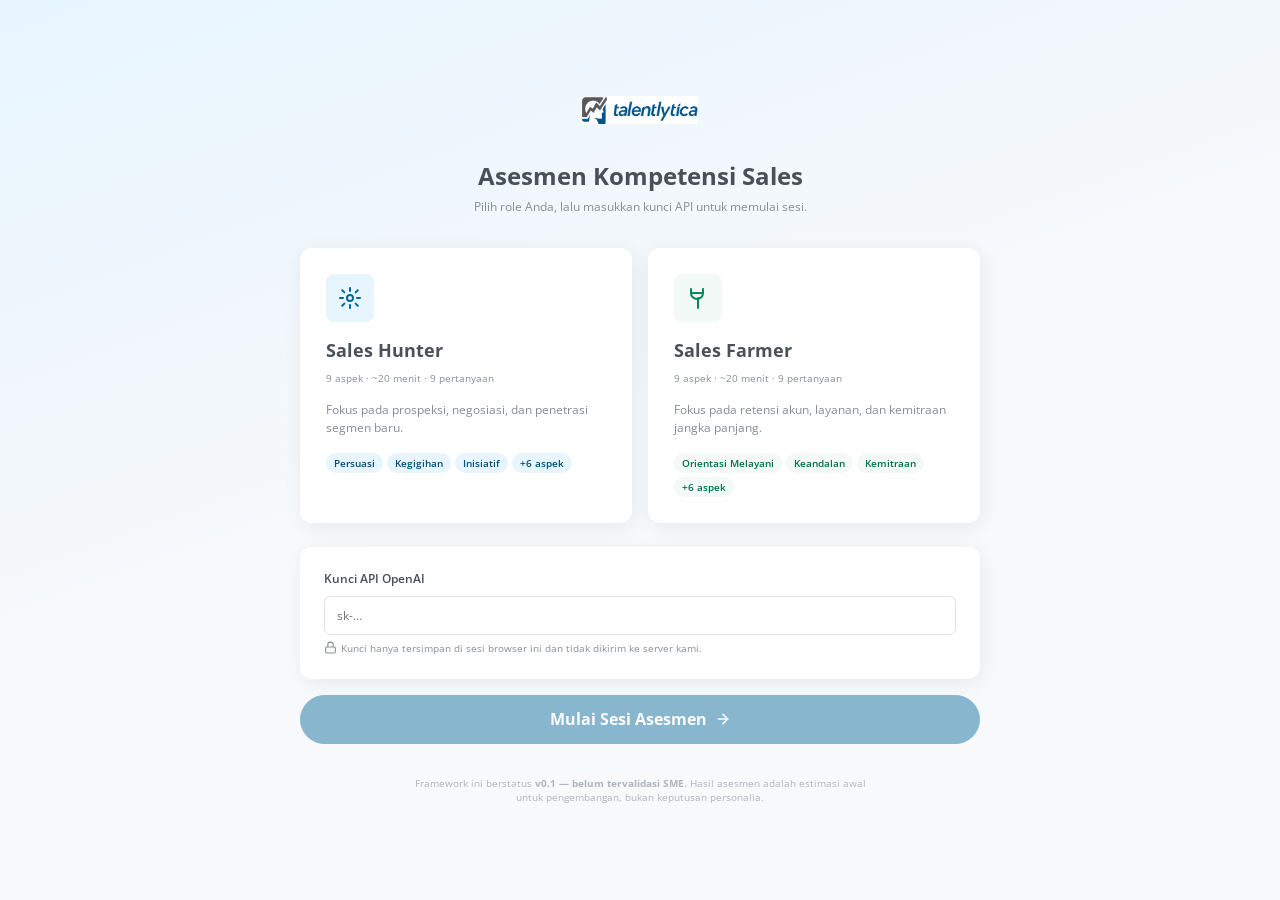
==== index.html @ 1ed7f7b6 "Initial commit: AI interview assessment prototype Static HTML prototype for Sales Hunter & Farmer co" ====
<!DOCTYPE html>
<html lang="id">
<head>
<meta charset="UTF-8">
<meta name="viewport" content="width=device-width, initial-scale=1.0">
<title>Asesmen Kompetensi Sales — Talentlytica</title>
<link rel="preconnect" href="https://fonts.googleapis.com">
<link rel="preconnect" href="https://fonts.gstatic.com" crossorigin>
<link href="https://fonts.googleapis.com/css2?family=Open+Sans:wght@400;500;600;700&display=swap" rel="stylesheet">
<link rel="stylesheet" href="tokens.css">
<style>
  .page-wrap {
    min-height: 100vh;
    background: linear-gradient(160deg, var(--c-primary-1) 0%, var(--c-neutral-1) 50%);
    display: flex; flex-direction: column; align-items: center; justify-content: center;
    padding: var(--sp-xl) var(--sp-md);
  }

  .logo-bar { margin-bottom: var(--sp-xl); }

  .page-title {
    font-size: var(--fs-2xl); font-weight: var(--fw-bold);
    line-height: var(--lh-tight); text-align: center; margin-bottom: var(--sp-xs);
  }
  .page-sub { font-size: var(--fs-sm); color: var(--color-text-dim); text-align: center; margin-bottom: var(--sp-xl); }

  .role-grid {
    display: grid; grid-template-columns: 1fr 1fr; gap: var(--sp-md);
    width: 100%; max-width: 680px; margin-bottom: var(--sp-lg);
  }
  .role-card {
    background: var(--color-surface); border-radius: var(--r-lg);
    box-shadow: var(--shadow-card); padding: var(--sp-lg);
    border: 2px solid transparent; cursor: pointer;
    transition: border-color .18s ease, box-shadow .18s ease, transform .12s ease;
    text-align: left; display: flex; flex-direction: column; gap: var(--sp-xs);
  }
  .role-card:hover { transform: translateY(-2px); box-shadow: 0 6px 28px rgba(0,0,0,.12); }
  .role-card.selected {
    border-color: var(--c-primary-5);
    box-shadow: 0 0 0 4px rgba(1,102,153,.15), var(--shadow-card);
  }
  .role-icon {
    width: 48px; height: 48px; border-radius: var(--r-md);
    display: flex; align-items: center; justify-content: center;
    margin-bottom: var(--sp-xs);
  }
  .role-icon.hunter { background: var(--c-primary-1); }
  .role-icon.farmer { background: var(--c-success-0); }
  .role-name { font-size: var(--fs-lg); font-weight: var(--fw-bold); }
  .role-meta { font-size: var(--fs-xs); color: var(--color-text-dim); }
  .role-desc { font-size: var(--fs-sm); color: var(--color-text-dim); line-height: 1.5; margin-top: var(--sp-xs); }

  .kritis-pills { display: flex; flex-wrap: wrap; gap: 4px; margin-top: var(--sp-xs); }
  .kpill {
    font-size: 10px; font-weight: var(--fw-semi); padding: 2px 8px;
    border-radius: 99px; line-height: 1.6;
  }
  .kpill.hunter { background: var(--c-primary-1); color: var(--c-primary-6); }
  .kpill.farmer { background: var(--c-success-0); color: var(--c-success-6); }

  .config-card {
    background: var(--color-surface); border-radius: var(--r-lg);
    box-shadow: var(--shadow-card); padding: var(--sp-lg);
    width: 100%; max-width: 680px;
  }
  .config-label {
    font-size: var(--fs-sm); font-weight: var(--fw-semi);
    margin-bottom: var(--sp-xs); display: block;
  }
  .config-row { display: flex; gap: var(--sp-sm); align-items: flex-start; }
  .config-row input {
    flex: 1; padding: 10px var(--sp-sm); border-radius: var(--r-sm);
    border: 1.5px solid var(--c-neutral-3); font-size: var(--fs-sm);
    font-family: inherit; background: var(--c-neutral-0); color: var(--color-text);
    transition: border-color .15s;
  }
  .config-row input:focus { outline: none; border-color: var(--c-primary-5); }
  .key-hint {
    font-size: var(--fs-xs); color: var(--color-text-dim); margin-top: 6px;
    display: flex; align-items: center; gap: 4px;
  }

  .cta-wrap { width: 100%; max-width: 680px; margin-top: var(--sp-md); }
  #btn-start {
    width: 100%; padding: 14px;
    opacity: .45; pointer-events: none; transition: opacity .2s;
  }
  #btn-start.active { opacity: 1; pointer-events: auto; }

  @media (max-width: 520px) {
    .role-grid { grid-template-columns: 1fr; }
  }
</style>
</head>
<body>
<div class="page-wrap">

  <div class="logo-bar">
    <img src="talentlytica-logo.png" alt="Talentlytica" style="height:28px;width:auto;">
  </div>

  <h1 class="page-title">Asesmen Kompetensi Sales</h1>
  <p class="page-sub">Pilih role Anda, lalu masukkan kunci API untuk memulai sesi.</p>

  <!-- Role selection -->
  <div class="role-grid">
    <div class="role-card" id="card-hunter" onclick="selectRole('hunter')">
      <div class="role-icon hunter">
        <svg width="24" height="24" viewBox="0 0 24 24" fill="none" stroke="var(--c-primary-5)" stroke-width="2" stroke-linecap="round" stroke-linejoin="round">
          <circle cx="12" cy="12" r="3"/><line x1="12" y1="2" x2="12" y2="5"/><line x1="12" y1="19" x2="12" y2="22"/>
          <line x1="4.22" y1="4.22" x2="6.34" y2="6.34"/><line x1="17.66" y1="17.66" x2="19.78" y2="19.78"/>
          <line x1="2" y1="12" x2="5" y2="12"/><line x1="19" y1="12" x2="22" y2="12"/>
          <line x1="4.22" y1="19.78" x2="6.34" y2="17.66"/><line x1="17.66" y1="6.34" x2="19.78" y2="4.22"/>
        </svg>
      </div>
      <div class="role-name">Sales Hunter</div>
      <div class="role-meta">9 aspek · ~20 menit · 9 pertanyaan</div>
      <div class="role-desc">Fokus pada prospeksi, negosiasi, dan penetrasi segmen baru.</div>
      <div class="kritis-pills">
        <span class="kpill hunter">Persuasi</span>
        <span class="kpill hunter">Kegigihan</span>
        <span class="kpill hunter">Inisiatif</span>
        <span class="kpill hunter">+6 aspek</span>
      </div>
    </div>

    <div class="role-card" id="card-farmer" onclick="selectRole('farmer')">
      <div class="role-icon farmer">
        <svg width="24" height="24" viewBox="0 0 24 24" fill="none" stroke="var(--c-success-5)" stroke-width="2" stroke-linecap="round" stroke-linejoin="round">
          <path d="M12 22V12"/><path d="M5 3v4c0 3.31 2.69 6 6 6h.01C14.31 13 17 10.31 17 7V3"/>
          <path d="M5 7h12"/>
        </svg>
      </div>
      <div class="role-name">Sales Farmer</div>
      <div class="role-meta">9 aspek · ~20 menit · 9 pertanyaan</div>
      <div class="role-desc">Fokus pada retensi akun, layanan, dan kemitraan jangka panjang.</div>
      <div class="kritis-pills">
        <span class="kpill farmer">Orientasi Melayani</span>
        <span class="kpill farmer">Keandalan</span>
        <span class="kpill farmer">Kemitraan</span>
        <span class="kpill farmer">+6 aspek</span>
      </div>
    </div>
  </div>

  <!-- API Key -->
  <div class="config-card">
    <label class="config-label" for="api-key">Kunci API OpenAI</label>
    <div class="config-row">
      <input type="password" id="api-key" placeholder="sk-…" autocomplete="off" oninput="checkReady()">
    </div>
    <div class="key-hint">
      <svg width="13" height="13" viewBox="0 0 24 24" fill="none" stroke="currentColor" stroke-width="2"><rect x="3" y="11" width="18" height="11" rx="2" ry="2"/><path d="M7 11V7a5 5 0 0 1 10 0v4"/></svg>
      Kunci hanya tersimpan di sesi browser ini dan tidak dikirim ke server kami.
    </div>
  </div>

  <div class="cta-wrap">
    <button class="btn btn-primary btn-lg" id="btn-start" onclick="startSession()">
      Mulai Sesi Asesmen
      <svg width="16" height="16" viewBox="0 0 24 24" fill="none" stroke="currentColor" stroke-width="2.5" stroke-linecap="round" stroke-linejoin="round"><line x1="5" y1="12" x2="19" y2="12"/><polyline points="12 5 19 12 12 19"/></svg>
    </button>
  </div>

  <p style="margin-top:var(--sp-xl);font-size:var(--fs-xs);color:var(--c-neutral-5);text-align:center;max-width:480px;">
    Framework ini berstatus <strong>v0.1 — belum tervalidasi SME</strong>. Hasil asesmen adalah estimasi awal untuk pengembangan, bukan keputusan personalia.
  </p>
</div>

<script>
  let selectedRole = null;

  function selectRole(role) {
    selectedRole = role;
    document.getElementById('card-hunter').classList.toggle('selected', role === 'hunter');
    document.getElementById('card-farmer').classList.toggle('selected', role === 'farmer');
    checkReady();
  }

  function checkReady() {
    const key = document.getElementById('api-key').value.trim();
    const btn = document.getElementById('btn-start');
    btn.classList.toggle('active', !!(selectedRole && key.length > 10));
  }

  function startSession() {
    const key = document.getElementById('api-key').value.trim();
    if (!selectedRole || !key) return;
    sessionStorage.setItem('role', selectedRole);
    sessionStorage.setItem('apiKey', key);
    sessionStorage.removeItem('results');
    sessionStorage.removeItem('currentQ');
    sessionStorage.removeItem('transcripts');
    window.location.href = '01-welcome.html';
  }
</script>
</body>
</html>
---- tokens.css ----
/* tokens.css — talentlytica-ds v0.2.2 design tokens, plain-CSS implementation
   Sumber: package/dist/index.mjs (kelolaTheme) + styles.css
   Colors: mantineColor · Spacing: 4-grid · Radius · Shadow · Typography · Components */

@import url('https://fonts.googleapis.com/css2?family=Open+Sans:wght@400;500;600;700&display=swap');

/* ── COLOR TOKENS ──────────────────────────────────────────────────────────── */
:root {
  --c-primary-0: #F9FAFB; --c-primary-1: #E7F5FF; --c-primary-2: #D6E6FF;
  --c-primary-3: #A4C7FF; --c-primary-4: #2F95DE; --c-primary-5: #016699;
  --c-primary-6: #005079; --c-primary-7: #002E4A; --c-primary-8: #01293D; --c-primary-9: #001925;

  --c-secondary-0: #FFF2E4; --c-secondary-1: #FFE3C5; --c-secondary-2: #FFD399;
  --c-secondary-3: #FFBB65; --c-secondary-4: #FDA637; --c-secondary-5: #FD9F28;
  --c-secondary-6: #F28700; --c-secondary-7: #E27E00; --c-secondary-8: #CA6F00; --c-secondary-9: #854800;

  --c-success-0: #F2F9F7; --c-success-1: #E0EFEB; --c-success-2: #ACEECA;
  --c-success-3: #80E5AD; --c-success-4: #5BDD94; --c-success-5: #00875A;
  --c-success-6: #00714C; --c-success-7: #006241; --c-success-8: #005035; --c-success-9: #003F2A;

  --c-error-0: #FDF5F3; --c-error-1: #FADFD8; --c-error-2: #FFD3D3;
  --c-error-3: #F6A5A6;  --c-error-4: #EF7476;  --c-error-5: #DE350B;
  --c-error-6: #E01419;  --c-error-7: #CB1418;  --c-error-8: #B60C14; --c-error-9: #650009;

  --c-warning-0: #fff4e0; --c-warning-1: #ffe6cb; --c-warning-2: #ffcc99;
  --c-warning-3: #ffb063; --c-warning-4: #ff9836; --c-warning-5: #ff8918;
  --c-warning-6: #ff8105; --c-warning-7: #e46e00; --c-warning-8: #cb6200; --c-warning-9: #b15200;

  --c-neutral-0: #FFFFFF; --c-neutral-1: #F8F9FA; --c-neutral-2: #E9ECEF;
  --c-neutral-3: #DEE2E6; --c-neutral-4: #CED4DA; --c-neutral-5: #ADB5BD;
  --c-neutral-6: #868E96; --c-neutral-7: #495057; --c-neutral-8: #343A40; --c-neutral-9: #212529;

  --c-tertiary-0: #eef4ff; --c-tertiary-1: #e1e7ee; --c-tertiary-2: #c6ccd5;
  --c-tertiary-3: #a8afbc; --c-tertiary-4: #8e97a7; --c-tertiary-5: #7d889a;
  --c-tertiary-6: #748094; --c-tertiary-7: #616e81; --c-tertiary-8: #546276; --c-tertiary-9: #45546a;

  /* semantic */
  --color-text:       var(--c-neutral-7);
  --color-text-dim:   var(--c-neutral-6);
  --color-text-light: var(--c-neutral-5);
  --color-bg:         var(--c-neutral-1);
  --color-surface:    var(--c-neutral-0);
  --color-border:     var(--c-neutral-3);

  /* ── TYPOGRAPHY ──────────────────────────────────────────────────────────── */
  --font:        'Open Sans', Avenir, 'Avenir Next', sans-serif;
  --fs-xs:  10px; --fs-sm:  12px; --fs-base: 14px;
  --fs-md:  16px; --fs-lg:  18px; --fs-xl:   20px;
  --fs-2xl: 24px; --fs-3xl: 28px; --fs-4xl:  36px;
  --fw-normal: 400; --fw-medium: 500; --fw-semi: 600; --fw-bold: 700;
  --lh-body: 1.4; --lh-tight: 1.25;

  /* ── SPACING (4-grid) ────────────────────────────────────────────────────── */
  --sp-xxs: 4px; --sp-xs: 8px; --sp-sm: 12px;
  --sp-md: 16px; --sp-lg: 24px; --sp-xl: 32px; --sp-2xl: 48px; --sp-3xl: 64px;

  /* ── RADIUS ──────────────────────────────────────────────────────────────── */
  --r-xs: 4px; --r-sm: 6px; --r-md: 8px; --r-lg: 12px; --r-xl: 9999px;

  /* ── SHADOW ──────────────────────────────────────────────────────────────── */
  --shadow-card: 2px 4px 20px 0px rgba(0,0,0,.071);
  --shadow-sm:   0 1px 3px rgba(0,0,0,.1);
  --shadow-md:   0 4px 16px rgba(0,0,0,.12);

  /* ── GRADIENT ────────────────────────────────────────────────────────────── */
  --grad-primary: linear-gradient(185.52deg, #2F95DE 1.4%, #016699 60.56%);
}

/* ── RESET ───────────────────────────────────────────────────────────────── */
*, *::before, *::after { box-sizing: border-box; margin: 0; padding: 0; }
body {
  font-family: var(--font); font-size: var(--fs-base);
  color: var(--color-text); background: var(--color-bg);
  line-height: var(--lh-body); -webkit-font-smoothing: antialiased;
}
a { text-decoration: none; color: inherit; }

/* ── BUTTON ──────────────────────────────────────────────────────────────── */
.btn {
  display: inline-flex; align-items: center; justify-content: center;
  gap: var(--sp-xs); padding: 10px var(--sp-lg); border-radius: var(--r-xl);
  font-family: var(--font); font-size: var(--fs-base); font-weight: var(--fw-bold);
  line-height: 19.12px; border: 1.5px solid transparent; cursor: pointer;
  transition: background .15s, opacity .15s, box-shadow .15s, transform .1s;
  white-space: nowrap; user-select: none;
}
.btn:active { transform: scale(.98); }
.btn:disabled, .btn[disabled] { opacity: .45; cursor: not-allowed; pointer-events: none; }

.btn-primary  { background: var(--c-primary-5); color: #fff; border-color: var(--c-primary-5); }
.btn-primary:hover  { background: var(--c-primary-6); border-color: var(--c-primary-6); box-shadow: 0 4px 12px rgba(1,102,153,.28); }
.btn-secondary { background: var(--c-secondary-5); color: #fff; border-color: var(--c-secondary-5); }
.btn-secondary:hover { background: var(--c-secondary-6); }
.btn-outline { background: transparent; color: var(--c-primary-5); border-color: var(--c-primary-5); }
.btn-outline:hover { background: var(--c-primary-0); }
.btn-outline-neutral { background: transparent; color: var(--color-text); border-color: var(--color-border); }
.btn-outline-neutral:hover { background: var(--c-neutral-1); }
.btn-danger { background: var(--c-error-5); color: #fff; border-color: var(--c-error-5); }
.btn-sm { padding: 6px var(--sp-md); font-size: var(--fs-sm); }
.btn-lg { padding: 14px var(--sp-xl); font-size: var(--fs-md); }
.btn-icon { width: 40px; height: 40px; padding: 0; border-radius: var(--r-xl); }
.btn-icon-lg { width: 48px; height: 48px; padding: 0; border-radius: var(--r-xl); }

/* ── CARD ────────────────────────────────────────────────────────────────── */
.card {
  background: var(--color-surface); border-radius: var(--r-md);
  padding: var(--sp-md); box-shadow: var(--shadow-card);
}
.card-sm { padding: var(--sp-sm); }
.card-lg { padding: var(--sp-lg); }
.card-xl { padding: var(--sp-xl); }

/* ── TAG / StatusTag ─────────────────────────────────────────────────────── */
.tag {
  display: inline-flex; align-items: center; gap: 4px;
  padding: 2px 10px; border-radius: var(--r-xl);
  font-size: var(--fs-xs); font-weight: var(--fw-bold); line-height: 1.6;
}
.tag-primary  { background: var(--c-primary-1);  color: var(--c-primary-6); }
.tag-info     { background: var(--c-primary-1);  color: var(--c-primary-5); }
.tag-success  { background: var(--c-success-0);  color: var(--c-success-5); }
.tag-error    { background: var(--c-error-0);    color: var(--c-error-5); }
.tag-warning  { background: var(--c-warning-0);  color: var(--c-warning-7); }
.tag-neutral  { background: var(--c-neutral-2);  color: var(--c-neutral-7); }
.tag-tertiary { background: var(--c-tertiary-0); color: var(--c-tertiary-7); }

/* ── ALERT ───────────────────────────────────────────────────────────────── */
.alert {
  display: flex; gap: var(--sp-sm); padding: var(--sp-md);
  border-radius: var(--r-md); font-size: var(--fs-sm); border-left: 4px solid;
  line-height: 1.5;
}
.alert-info    { background: var(--c-primary-1); color: var(--c-primary-7); border-color: var(--c-primary-4); }
.alert-success { background: var(--c-success-0); color: var(--c-success-7); border-color: var(--c-success-5); }
.alert-warning { background: var(--c-warning-0); color: var(--c-warning-9); border-color: var(--c-warning-5); }
.alert-error   { background: var(--c-error-0);   color: var(--c-error-7);   border-color: var(--c-error-5);  }

/* ── STEP INDICATOR ──────────────────────────────────────────────────────── */
.step-indicator { display: flex; align-items: flex-start; }
.step-item { display: flex; flex-direction: column; align-items: center; gap: var(--sp-xs); flex: 1; position: relative; }
.step-item:not(:last-child)::after {
  content: ''; position: absolute; top: 15px;
  left: calc(50% + 16px); right: calc(-50% + 16px);
  height: 2px; background: var(--c-neutral-3); z-index: 0;
}
.step-item.done:not(:last-child)::after  { background: var(--c-primary-5); }
.step-item.active:not(:last-child)::after { background: var(--c-neutral-3); }
.step-dot {
  width: 30px; height: 30px; border-radius: 50%; display: flex;
  align-items: center; justify-content: center; font-size: 11px;
  font-weight: var(--fw-bold); border: 2px solid var(--c-neutral-3);
  background: var(--color-surface); color: var(--c-neutral-6);
  position: relative; z-index: 1; transition: all .2s;
}
.step-item.done   .step-dot { background: var(--c-primary-5); border-color: var(--c-primary-5); color: #fff; }
.step-item.active .step-dot { border-color: var(--c-primary-5); color: var(--c-primary-5); box-shadow: 0 0 0 4px var(--c-primary-1); }
.step-label { font-size: 11px; font-weight: var(--fw-semi); color: var(--c-neutral-5); text-align: center; white-space: nowrap; }
.step-item.done   .step-label { color: var(--c-primary-5); }
.step-item.active .step-label { color: var(--c-primary-5); font-weight: var(--fw-bold); }

/* ── LAYOUT HELPERS ──────────────────────────────────────────────────────── */
.container    { max-width: 1000px; margin: 0 auto; padding: 0 var(--sp-lg); }
.container-sm { max-width:  660px; margin: 0 auto; padding: 0 var(--sp-lg); }

/* ── APP HEADER ──────────────────────────────────────────────────────────── */
.app-header {
  background: var(--color-surface); border-bottom: 1px solid var(--color-border);
  padding: 12px var(--sp-lg); display: flex; align-items: center;
  justify-content: space-between; position: sticky; top: 0; z-index: 100;
}

/* ── DIVIDER ─────────────────────────────────────────────────────────────── */
.divider { height: 1px; background: var(--color-border); margin: var(--sp-md) 0; }

/* ── CHECKBOX ────────────────────────────────────────────────────────────── */
.checkbox-wrap { display: flex; align-items: flex-start; gap: var(--sp-sm); cursor: pointer; }
.checkbox-wrap input[type="checkbox"] {
  width: 16px; height: 16px; border-radius: 3px;
  accent-color: var(--c-primary-5); cursor: pointer;
  flex-shrink: 0; margin-top: 2px;
}

/* ── ANIMATIONS ──────────────────────────────────────────────────────────── */
@keyframes fadeInUp {
  from { opacity: 0; transform: translateY(10px); }
  to   { opacity: 1; transform: translateY(0); }
}
@keyframes blink { 0%,100%{opacity:1} 50%{opacity:0} }
@keyframes pulse-ring {
  0%   { transform: scale(1);   opacity: .5; }
  100% { transform: scale(1.6); opacity: 0;  }
}
@keyframes wave {
  0%,100% { height: 5px;  }
  50%      { height: 24px; }
}
@keyframes mic-bar {
  0%,100% { height: 25%; }
  25%  { height: 75%; }
  50%  { height: 50%; }
  75%  { height: 95%; }
}
@keyframes spin { to { transform: rotate(360deg); } }
@keyframes success-pop {
  0%   { transform: scale(.5); opacity: 0; }
  70%  { transform: scale(1.1); }
  100% { transform: scale(1); opacity: 1; }
}

/* ── RESPONSIVE ──────────────────────────────────────────────────────────── */
@media (max-width: 768px) {
  .container, .container-sm { padding: 0 var(--sp-md); }
  .app-header { padding: 10px var(--sp-md); }
}
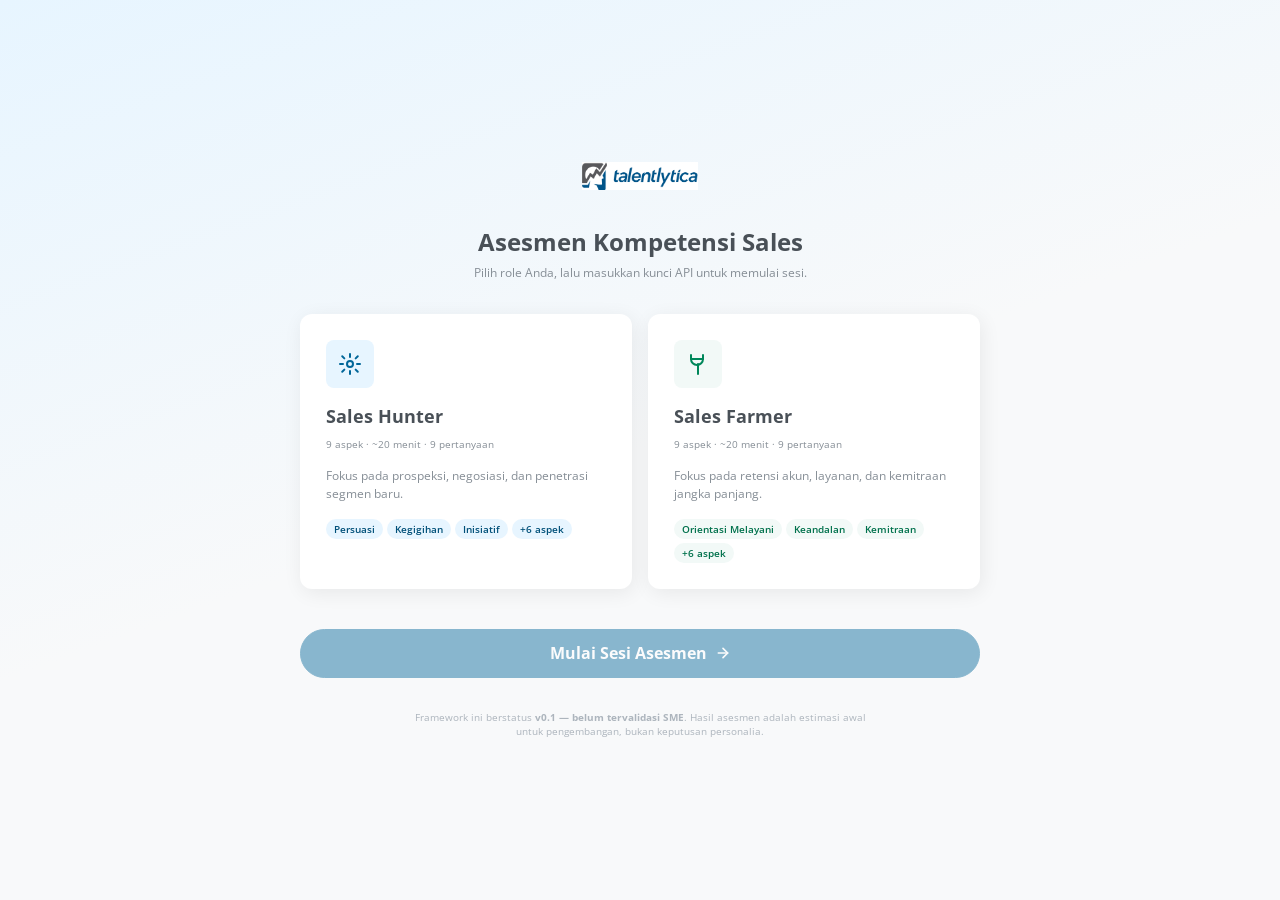
==== commit e7342cfc: "Enable start button on role selection only" ====
--- a/index.html
+++ b/index.html
@@ -144,17 +144,8 @@
     </div>
   </div>
 
-  <!-- API Key -->
-  <div class="config-card">
-    <label class="config-label" for="api-key">Kunci API OpenAI</label>
-    <div class="config-row">
-      <input type="password" id="api-key" placeholder="sk-…" autocomplete="off" oninput="checkReady()">
-    </div>
-    <div class="key-hint">
-      <svg width="13" height="13" viewBox="0 0 24 24" fill="none" stroke="currentColor" stroke-width="2"><rect x="3" y="11" width="18" height="11" rx="2" ry="2"/><path d="M7 11V7a5 5 0 0 1 10 0v4"/></svg>
-      Kunci hanya tersimpan di sesi browser ini dan tidak dikirim ke server kami.
-    </div>
-  </div>
+  <!-- API Key hidden -->
+  <input type="hidden" id="api-key">
 
   <div class="cta-wrap">
     <button class="btn btn-primary btn-lg" id="btn-start" onclick="startSession()">
@@ -171,6 +162,13 @@
 <script>
   let selectedRole = null;
 
+  // Pre-fill API key from localStorage so user doesn't retype each session
+  window.addEventListener('DOMContentLoaded', () => {
+    const saved = localStorage.getItem('apiKey');
+    if (saved) document.getElementById('api-key').value = saved;
+    checkReady();
+  });
+
   function selectRole(role) {
     selectedRole = role;
     document.getElementById('card-hunter').classList.toggle('selected', role === 'hunter');
@@ -179,14 +177,14 @@
   }
 
   function checkReady() {
-    const key = document.getElementById('api-key').value.trim();
     const btn = document.getElementById('btn-start');
-    btn.classList.toggle('active', !!(selectedRole && key.length > 10));
+    btn.classList.toggle('active', !!selectedRole);
   }
 
   function startSession() {
-    const key = document.getElementById('api-key').value.trim();
-    if (!selectedRole || !key) return;
+    if (!selectedRole) return;
+    const key = document.getElementById('api-key').value.trim() || localStorage.getItem('apiKey') || '';
+    localStorage.setItem('apiKey', key);
     sessionStorage.setItem('role', selectedRole);
     sessionStorage.setItem('apiKey', key);
     sessionStorage.removeItem('results');
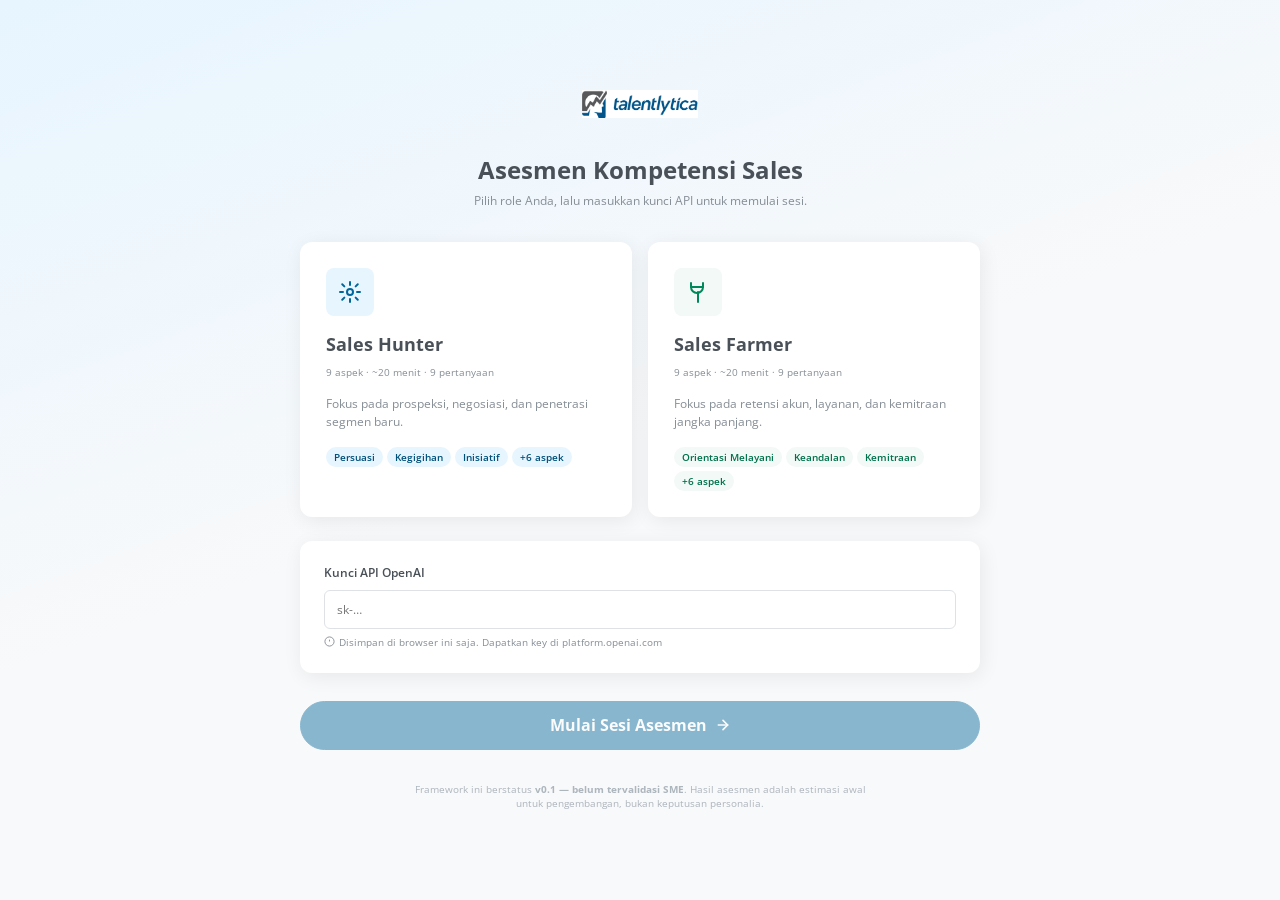
==== commit 48af12b6: "Fix API key: restore visible input, fix localStorage not overwritten with empty string Co-Authored-B" ====
--- a/index.html
+++ b/index.html
@@ -144,8 +144,31 @@
     </div>
   </div>
 
-  <!-- API Key hidden -->
-  <input type="hidden" id="api-key">
+  <!-- API Key -->
+  <div id="api-key-wrap" style="width:100%;max-width:680px;margin-bottom:var(--sp-sm);">
+    <!-- Saved state -->
+    <div id="api-key-saved" style="display:none;align-items:center;justify-content:space-between;
+         background:var(--color-surface);border-radius:var(--r-lg);box-shadow:var(--shadow-card);
+         padding:var(--sp-sm) var(--sp-md);">
+      <div style="display:flex;align-items:center;gap:var(--sp-xs);font-size:var(--fs-sm);color:var(--color-text-dim);">
+        <svg width="14" height="14" viewBox="0 0 24 24" fill="none" stroke="var(--c-success-5)" stroke-width="2.5"><polyline points="20 6 9 17 4 12"/></svg>
+        API key tersimpan
+      </div>
+      <button onclick="clearApiKey()" style="font-size:var(--fs-xs);color:var(--c-primary-5);
+              background:none;border:none;cursor:pointer;font-family:inherit;padding:2px 0;">Ubah</button>
+    </div>
+    <!-- Input state -->
+    <div id="api-key-input-wrap" class="config-card" style="display:none;">
+      <label class="config-label" for="api-key">Kunci API OpenAI</label>
+      <div class="config-row">
+        <input type="password" id="api-key" placeholder="sk-…" autocomplete="off" oninput="checkReady()">
+      </div>
+      <div class="key-hint">
+        <svg width="11" height="11" viewBox="0 0 24 24" fill="none" stroke="currentColor" stroke-width="2"><circle cx="12" cy="12" r="10"/><line x1="12" y1="8" x2="12" y2="12"/><line x1="12" y1="16" x2="12.01" y2="16"/></svg>
+        Disimpan di browser ini saja. Dapatkan key di platform.openai.com
+      </div>
+    </div>
+  </div>
 
   <div class="cta-wrap">
     <button class="btn btn-primary btn-lg" id="btn-start" onclick="startSession()">
@@ -162,12 +185,33 @@
 <script>
   let selectedRole = null;
 
-  // Pre-fill API key from localStorage so user doesn't retype each session
   window.addEventListener('DOMContentLoaded', () => {
     const saved = localStorage.getItem('apiKey');
-    if (saved) document.getElementById('api-key').value = saved;
+    if (saved) {
+      showSavedState();
+    } else {
+      showInputState();
+    }
     checkReady();
   });
+
+  function showSavedState() {
+    document.getElementById('api-key-saved').style.display = 'flex';
+    document.getElementById('api-key-input-wrap').style.display = 'none';
+  }
+
+  function showInputState() {
+    document.getElementById('api-key-saved').style.display = 'none';
+    document.getElementById('api-key-input-wrap').style.display = 'block';
+  }
+
+  function clearApiKey() {
+    localStorage.removeItem('apiKey');
+    const inp = document.getElementById('api-key');
+    if (inp) inp.value = '';
+    showInputState();
+    checkReady();
+  }
 
   function selectRole(role) {
     selectedRole = role;
@@ -177,14 +221,21 @@
   }
 
   function checkReady() {
+    const hasSavedKey = !!localStorage.getItem('apiKey');
+    const inputEl = document.getElementById('api-key');
+    const typedKey = inputEl ? inputEl.value.trim() : '';
+    const hasKey = hasSavedKey || typedKey.length > 0;
     const btn = document.getElementById('btn-start');
-    btn.classList.toggle('active', !!selectedRole);
+    btn.classList.toggle('active', !!selectedRole && hasKey);
   }
 
   function startSession() {
     if (!selectedRole) return;
-    const key = document.getElementById('api-key').value.trim() || localStorage.getItem('apiKey') || '';
-    localStorage.setItem('apiKey', key);
+    const inputEl = document.getElementById('api-key');
+    const typed = inputEl ? inputEl.value.trim() : '';
+    const key = typed || localStorage.getItem('apiKey') || '';
+    if (!key) { showInputState(); return; }
+    if (typed) localStorage.setItem('apiKey', typed); // only overwrite if user typed a new one
     sessionStorage.setItem('role', selectedRole);
     sessionStorage.setItem('apiKey', key);
     sessionStorage.removeItem('results');
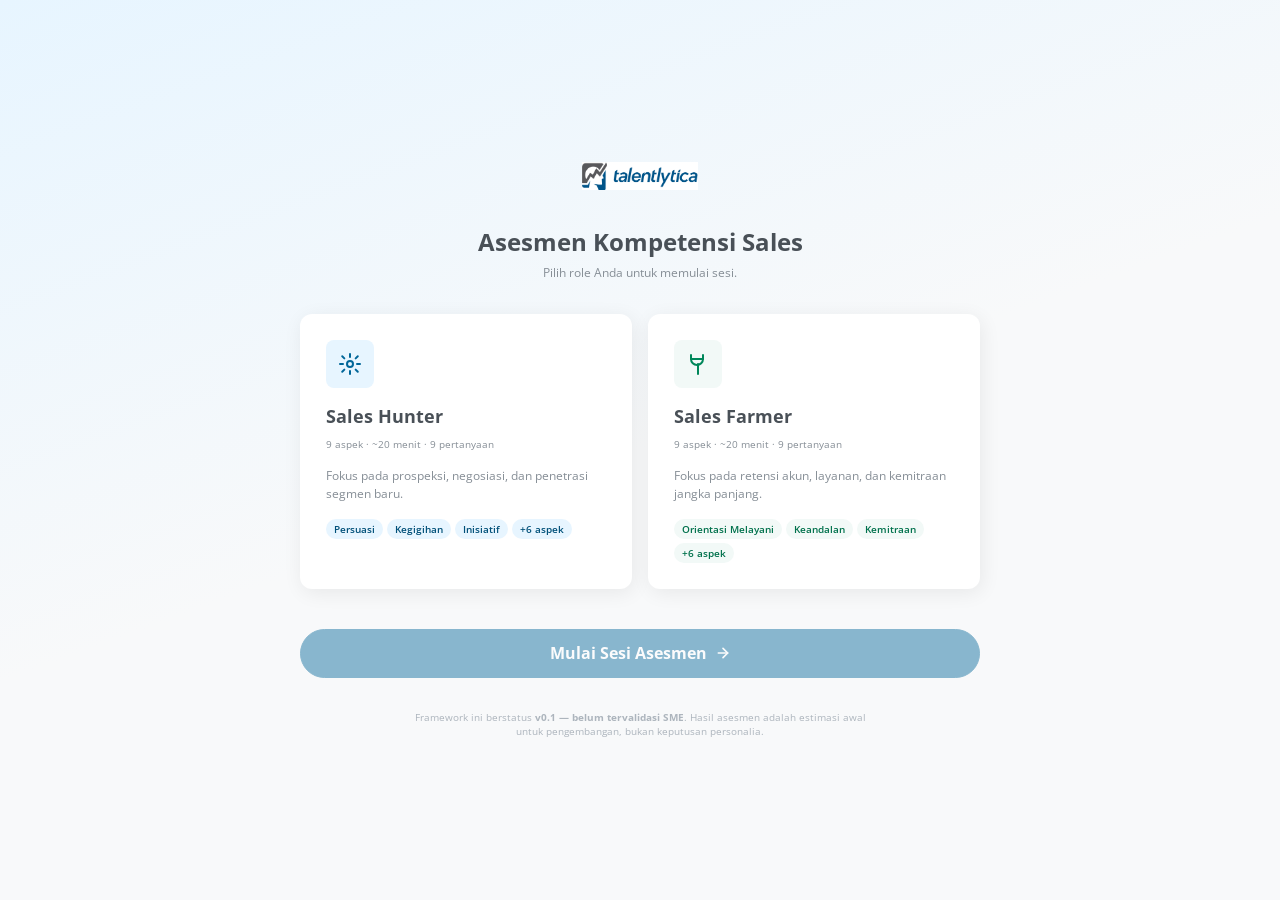
==== commit e3a20cb2: "Remove API key input entirely — all environments use Vercel proxy - api/evaluate.js: add CORS header" ====
--- a/index.html
+++ b/index.html
@@ -101,7 +101,7 @@
   </div>
 
   <h1 class="page-title">Asesmen Kompetensi Sales</h1>
-  <p class="page-sub">Pilih role Anda, lalu masukkan kunci API untuk memulai sesi.</p>
+  <p class="page-sub">Pilih role Anda untuk memulai sesi.</p>
 
   <!-- Role selection -->
   <div class="role-grid">
@@ -144,32 +144,6 @@
     </div>
   </div>
 
-  <!-- API Key -->
-  <div id="api-key-wrap" style="width:100%;max-width:680px;margin-bottom:var(--sp-sm);">
-    <!-- Saved state -->
-    <div id="api-key-saved" style="display:none;align-items:center;justify-content:space-between;
-         background:var(--color-surface);border-radius:var(--r-lg);box-shadow:var(--shadow-card);
-         padding:var(--sp-sm) var(--sp-md);">
-      <div style="display:flex;align-items:center;gap:var(--sp-xs);font-size:var(--fs-sm);color:var(--color-text-dim);">
-        <svg width="14" height="14" viewBox="0 0 24 24" fill="none" stroke="var(--c-success-5)" stroke-width="2.5"><polyline points="20 6 9 17 4 12"/></svg>
-        API key tersimpan
-      </div>
-      <button onclick="clearApiKey()" style="font-size:var(--fs-xs);color:var(--c-primary-5);
-              background:none;border:none;cursor:pointer;font-family:inherit;padding:2px 0;">Ubah</button>
-    </div>
-    <!-- Input state -->
-    <div id="api-key-input-wrap" class="config-card" style="display:none;">
-      <label class="config-label" for="api-key">Kunci API OpenAI</label>
-      <div class="config-row">
-        <input type="password" id="api-key" placeholder="sk-…" autocomplete="off" oninput="checkReady()">
-      </div>
-      <div class="key-hint">
-        <svg width="11" height="11" viewBox="0 0 24 24" fill="none" stroke="currentColor" stroke-width="2"><circle cx="12" cy="12" r="10"/><line x1="12" y1="8" x2="12" y2="12"/><line x1="12" y1="16" x2="12.01" y2="16"/></svg>
-        Disimpan di browser ini saja. Dapatkan key di platform.openai.com
-      </div>
-    </div>
-  </div>
-
   <div class="cta-wrap">
     <button class="btn btn-primary btn-lg" id="btn-start" onclick="startSession()">
       Mulai Sesi Asesmen
@@ -185,34 +159,6 @@
 <script>
   let selectedRole = null;
 
-  window.addEventListener('DOMContentLoaded', () => {
-    const saved = localStorage.getItem('apiKey');
-    if (saved) {
-      showSavedState();
-    } else {
-      showInputState();
-    }
-    checkReady();
-  });
-
-  function showSavedState() {
-    document.getElementById('api-key-saved').style.display = 'flex';
-    document.getElementById('api-key-input-wrap').style.display = 'none';
-  }
-
-  function showInputState() {
-    document.getElementById('api-key-saved').style.display = 'none';
-    document.getElementById('api-key-input-wrap').style.display = 'block';
-  }
-
-  function clearApiKey() {
-    localStorage.removeItem('apiKey');
-    const inp = document.getElementById('api-key');
-    if (inp) inp.value = '';
-    showInputState();
-    checkReady();
-  }
-
   function selectRole(role) {
     selectedRole = role;
     document.getElementById('card-hunter').classList.toggle('selected', role === 'hunter');
@@ -221,23 +167,13 @@
   }
 
   function checkReady() {
-    const hasSavedKey = !!localStorage.getItem('apiKey');
-    const inputEl = document.getElementById('api-key');
-    const typedKey = inputEl ? inputEl.value.trim() : '';
-    const hasKey = hasSavedKey || typedKey.length > 0;
     const btn = document.getElementById('btn-start');
-    btn.classList.toggle('active', !!selectedRole && hasKey);
+    btn.classList.toggle('active', !!selectedRole);
   }
 
   function startSession() {
     if (!selectedRole) return;
-    const inputEl = document.getElementById('api-key');
-    const typed = inputEl ? inputEl.value.trim() : '';
-    const key = typed || localStorage.getItem('apiKey') || '';
-    if (!key) { showInputState(); return; }
-    if (typed) localStorage.setItem('apiKey', typed); // only overwrite if user typed a new one
     sessionStorage.setItem('role', selectedRole);
-    sessionStorage.setItem('apiKey', key);
     sessionStorage.removeItem('results');
     sessionStorage.removeItem('currentQ');
     sessionStorage.removeItem('transcripts');
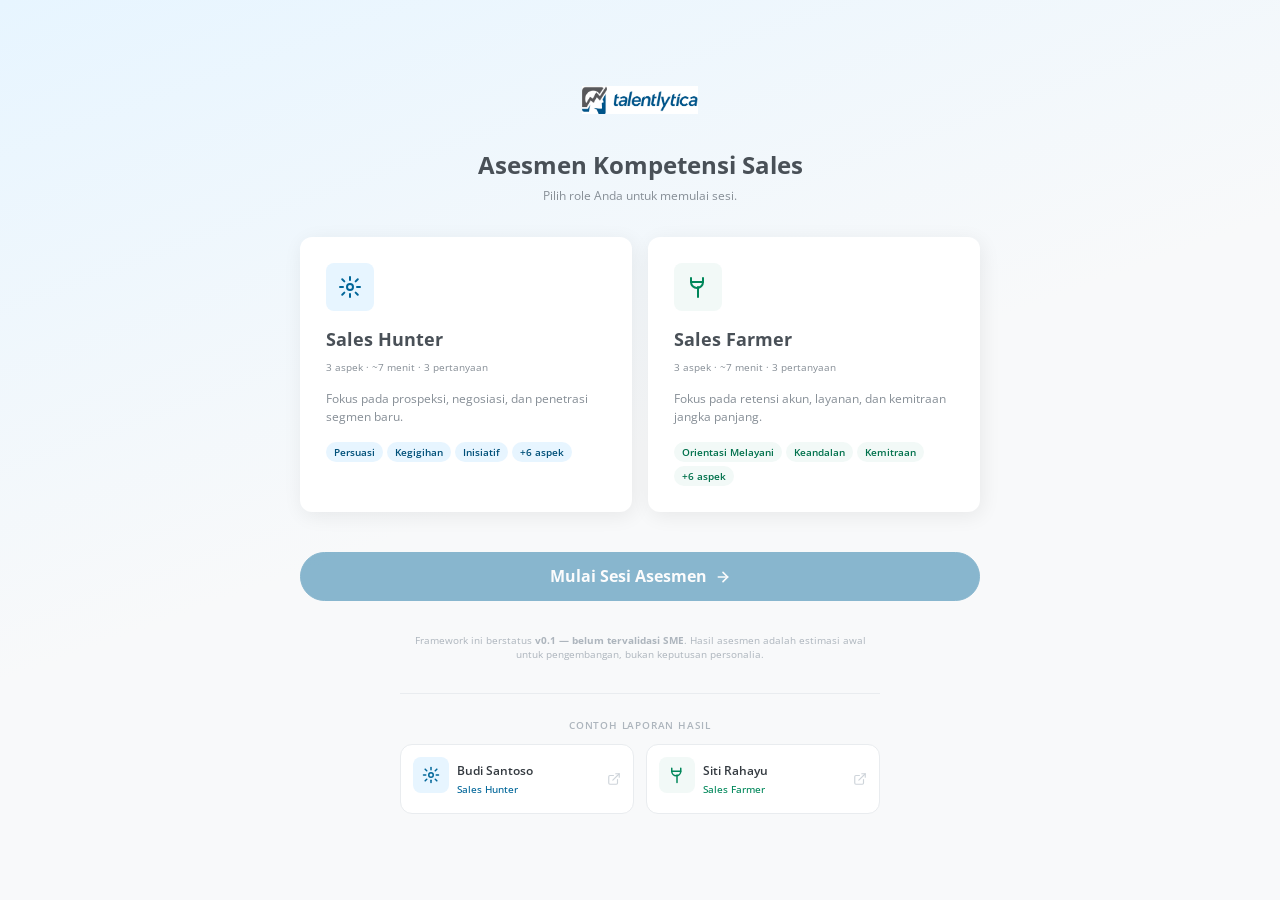
==== commit d302ecb1: "Cut questions to 3 per role (Kritis only), add sample PDF reports - Reduce Hunter/Farmer questions f" ====
--- a/index.html
+++ b/index.html
@@ -91,6 +91,24 @@
   @media (max-width: 520px) {
     .role-grid { grid-template-columns: 1fr; }
   }
+
+  .sample-card {
+    display: flex;
+    align-items: center;
+    gap: var(--sp-xs);
+    padding: var(--sp-sm);
+    border: 1.5px solid var(--c-neutral-2);
+    border-radius: var(--r-lg);
+    background: var(--c-neutral-0);
+    text-decoration: none;
+    transition: border-color .15s, box-shadow .15s, transform .15s;
+    cursor: pointer;
+  }
+  .sample-card:hover {
+    border-color: var(--accent, var(--c-primary-5));
+    box-shadow: 0 4px 16px rgba(0,0,0,.08);
+    transform: translateY(-1px);
+  }
 </style>
 </head>
 <body>
@@ -115,7 +133,7 @@
         </svg>
       </div>
       <div class="role-name">Sales Hunter</div>
-      <div class="role-meta">9 aspek · ~20 menit · 9 pertanyaan</div>
+      <div class="role-meta">3 aspek · ~7 menit · 3 pertanyaan</div>
       <div class="role-desc">Fokus pada prospeksi, negosiasi, dan penetrasi segmen baru.</div>
       <div class="kritis-pills">
         <span class="kpill hunter">Persuasi</span>
@@ -133,7 +151,7 @@
         </svg>
       </div>
       <div class="role-name">Sales Farmer</div>
-      <div class="role-meta">9 aspek · ~20 menit · 9 pertanyaan</div>
+      <div class="role-meta">3 aspek · ~7 menit · 3 pertanyaan</div>
       <div class="role-desc">Fokus pada retensi akun, layanan, dan kemitraan jangka panjang.</div>
       <div class="kritis-pills">
         <span class="kpill farmer">Orientasi Melayani</span>
@@ -154,6 +172,35 @@
   <p style="margin-top:var(--sp-xl);font-size:var(--fs-xs);color:var(--c-neutral-5);text-align:center;max-width:480px;">
     Framework ini berstatus <strong>v0.1 — belum tervalidasi SME</strong>. Hasil asesmen adalah estimasi awal untuk pengembangan, bukan keputusan personalia.
   </p>
+
+  <div style="margin-top:var(--sp-xl);padding-top:var(--sp-lg);border-top:1px solid var(--c-neutral-2);width:100%;max-width:480px;">
+    <p style="font-size:var(--fs-xs);font-weight:var(--fw-semi);color:var(--c-neutral-5);text-transform:uppercase;letter-spacing:.08em;margin-bottom:var(--sp-sm);text-align:center;">Contoh Laporan Hasil</p>
+    <div style="display:grid;grid-template-columns:1fr 1fr;gap:var(--sp-sm);">
+
+      <a href="samples/laporan-hasil-budi-santoso.pdf" target="_blank" class="sample-card" style="--accent:var(--c-primary-5);--accent-bg:var(--c-primary-1);">
+        <div style="width:36px;height:36px;border-radius:var(--r-md);background:var(--c-primary-1);display:flex;align-items:center;justify-content:center;margin-bottom:var(--sp-xs);flex-shrink:0;">
+          <svg width="18" height="18" viewBox="0 0 24 24" fill="none" stroke="var(--c-primary-5)" stroke-width="2" stroke-linecap="round" stroke-linejoin="round"><circle cx="12" cy="12" r="3"/><line x1="12" y1="2" x2="12" y2="5"/><line x1="12" y1="19" x2="12" y2="22"/><line x1="4.22" y1="4.22" x2="6.34" y2="6.34"/><line x1="17.66" y1="17.66" x2="19.78" y2="19.78"/><line x1="2" y1="12" x2="5" y2="12"/><line x1="19" y1="12" x2="22" y2="12"/><line x1="4.22" y1="19.78" x2="6.34" y2="17.66"/><line x1="17.66" y1="6.34" x2="19.78" y2="4.22"/></svg>
+        </div>
+        <div style="flex:1;min-width:0;">
+          <div style="font-size:var(--fs-sm);font-weight:var(--fw-semi);color:var(--c-neutral-8);white-space:nowrap;overflow:hidden;text-overflow:ellipsis;">Budi Santoso</div>
+          <div style="font-size:var(--fs-xs);color:var(--c-primary-5);font-weight:var(--fw-medium);margin-top:2px;">Sales Hunter</div>
+        </div>
+        <svg style="flex-shrink:0;color:var(--c-neutral-4);" width="14" height="14" viewBox="0 0 24 24" fill="none" stroke="currentColor" stroke-width="2" stroke-linecap="round" stroke-linejoin="round"><path d="M18 13v6a2 2 0 0 1-2 2H5a2 2 0 0 1-2-2V8a2 2 0 0 1 2-2h6"/><polyline points="15 3 21 3 21 9"/><line x1="10" y1="14" x2="21" y2="3"/></svg>
+      </a>
+
+      <a href="samples/laporan-hasil-siti-rahayu.pdf" target="_blank" class="sample-card" style="--accent:var(--c-success-5);--accent-bg:var(--c-success-0);">
+        <div style="width:36px;height:36px;border-radius:var(--r-md);background:var(--c-success-0);display:flex;align-items:center;justify-content:center;margin-bottom:var(--sp-xs);flex-shrink:0;">
+          <svg width="18" height="18" viewBox="0 0 24 24" fill="none" stroke="var(--c-success-5)" stroke-width="2" stroke-linecap="round" stroke-linejoin="round"><path d="M12 22V12"/><path d="M5 3v4c0 3.31 2.69 6 6 6h.01C14.31 13 17 10.31 17 7V3"/><path d="M5 7h12"/></svg>
+        </div>
+        <div style="flex:1;min-width:0;">
+          <div style="font-size:var(--fs-sm);font-weight:var(--fw-semi);color:var(--c-neutral-8);white-space:nowrap;overflow:hidden;text-overflow:ellipsis;">Siti Rahayu</div>
+          <div style="font-size:var(--fs-xs);color:var(--c-success-5);font-weight:var(--fw-medium);margin-top:2px;">Sales Farmer</div>
+        </div>
+        <svg style="flex-shrink:0;color:var(--c-neutral-4);" width="14" height="14" viewBox="0 0 24 24" fill="none" stroke="currentColor" stroke-width="2" stroke-linecap="round" stroke-linejoin="round"><path d="M18 13v6a2 2 0 0 1-2 2H5a2 2 0 0 1-2-2V8a2 2 0 0 1 2-2h6"/><polyline points="15 3 21 3 21 9"/><line x1="10" y1="14" x2="21" y2="3"/></svg>
+      </a>
+
+    </div>
+  </div>
 </div>
 
 <script>
